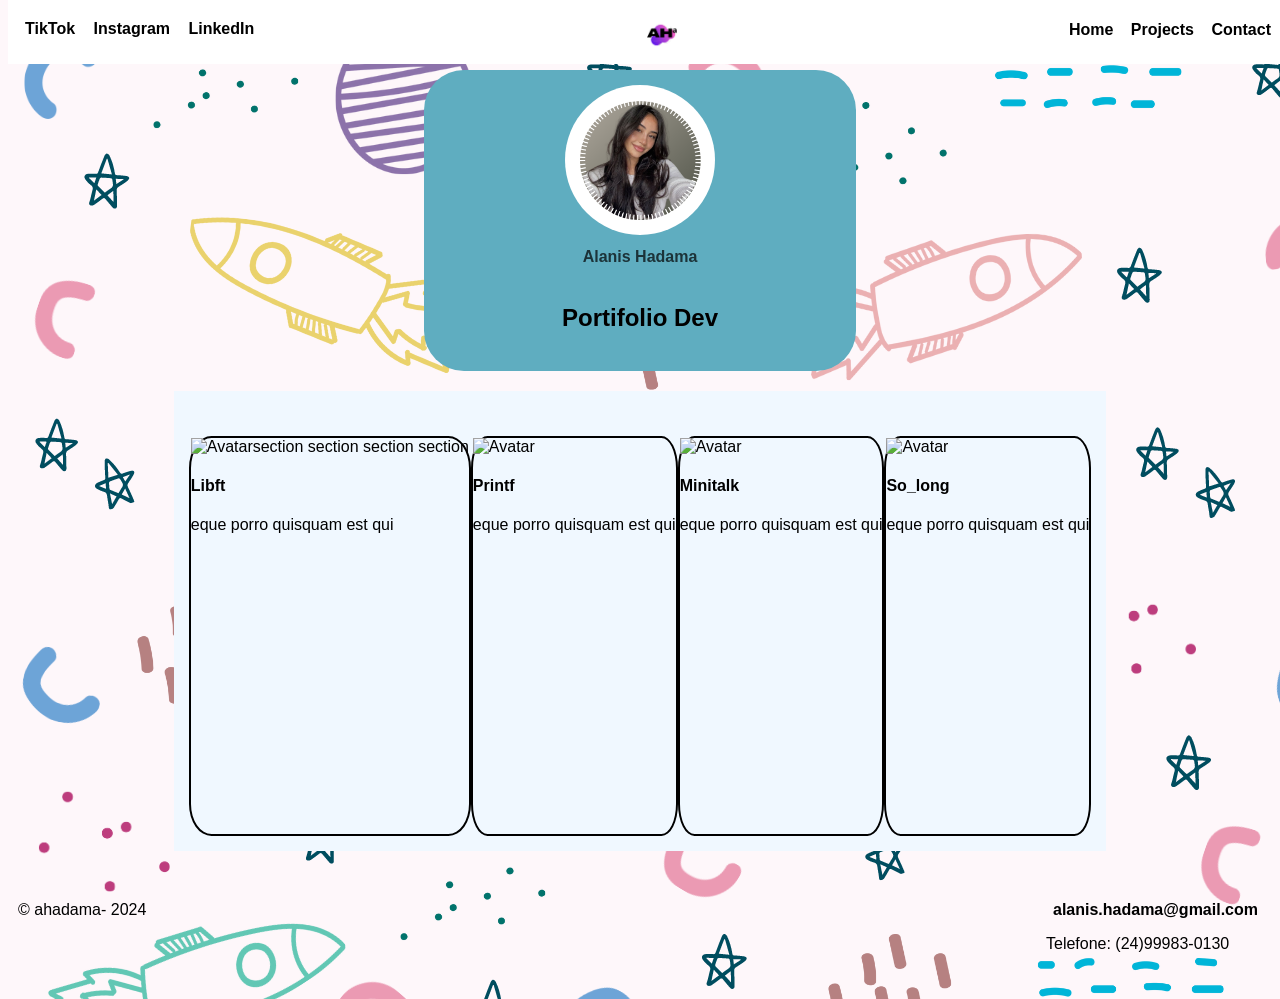
==== extras/rush_piscineFront/index.html @ f8dc34ec "update header" ====
<!DOCTYPE html>
<html lang="en">
<head>
    <meta charset="UTF-8">
    <meta name="viewport" content="width=device-width, initial-scale=1.0">
    <title>Portifolio Project</title>
    <link rel="stylesheet" href="style.css">
</head>
<body>
    <header>
        <p></p>
        <nav>
            <div class="nav-itens">
                <a href="">TikTok</a>
                <a href="">Instagram</a>
                <a href="">LinkedIn</a>
            </div>

            <div class="nav-itens">
                <img src="./assets/logo.png" alt="logo" id="logo">
            </div>

            <div class="nav-itens">
                <a href="#home">Home</a>
                <button href="#projects" id="dropdown-item">Projects</button>
                <ul class="dropdown-content" id="id_dropdown-content">
                  <a href="#">Project 1</a>
                  <a href="#">Project 2</a>
                  <a href="#">Project 3</a>
                  <a href="#">Project 4</a>
                </ul>
                <a href="#contact">Contact</a>
            </div>
        </nav>
    </header>

    <main>
        <section class="about-me" id="home">
            <img src="./assets/profile-pic3.png" alt="profile-pic" id="profile-pic">
            <h1>Alanis Hadama</h1>
            <p>Portifolio Dev</p>
        </section>

        <section class="cards" id="projects">
            <div class="card">
                <img src="img_avatar.png" alt="Avatar" style="width:100%">section
                section
                section
                section
                <div class="container">
                  <h4><b>Libft</b></h4>
                  <p>eque porro quisquam est qui</p>
                </div>
              </div>

              <div class="card">
                <img src="img_avatar.png" alt="Avatar" style="width:100%">
                <div class="container" class="card-details">
                  <h4><b>Printf</b></h4>
                  <p>eque porro quisquam est qui</p>
                </div>
              </div>

              <div class="card">
                <img src="img_avatar.png" alt="Avatar" style="width:100%">
                <div class="container" class="card-details">
                  <h4><b>Minitalk</b></h4>
                  <p>eque porro quisquam est qui</p>
                </div>
              </div>

              <div class="card">
                <img src="img_avatar.png" alt="Avatar" style="width:100%">
                <div class="container" class="card-details">
                  <h4><b>So_long</b></h4>
                  <p>eque porro quisquam est qui</p>
                </div>
              </div>
        </section>

    </main>

    <footer id="contact">
        <span>© ahadama- 2024</span>
        <div class="contact">
            <a href="">alanis.hadama@gmail.com</a>
            <p>Telefone: (24)99983-0130</p>
        </div>
    </footer>
        
</body>

<script src="script.js"></script>

</html>
---- extras/rush_piscineFront/style.css ----
* {
    box-sizing: border-box;
}

body {
    display: flexbox;
    justify-content: center;
    align-items: center;
    font-family: Helvetica, Sans-Serif;
    overflow: auto;
    /*background-image: background-color: #ebe7db;
    opacity: 0.8;
    background: radial-gradient(circle, transparent 20%, #ebe7db 20%, #ebe7db 80%, transparent 80%, transparent), radial-gradient(circle, transparent 20%, #ebe7db 20%, #ebe7db 80%, transparent 80%, transparent) 57.5px 57.5px, linear-gradient(#dad7c5 4.6000000000000005px, transparent 4.6000000000000005px) 0 -2.3000000000000003px, linear-gradient(90deg, #dad7c5 4.6000000000000005px, #ebe7db 4.6000000000000005px) -2.3000000000000003px 0;
    background-size: 115px 115px, 115px 115px, 57.5px 57.5px, 57.5px 57.5px;*/
    background-image: url("./assets/background-space-cute.png");
}


/* ------------------------- HEADER --------------------------------------- */

header {
    display: flex;
    flex-direction: row;
    z-index: 1;
    position: fixed;
    top: 0;
    width: 100%;
    padding: 10px;
    background-color: rgb(255, 255, 255);
}

nav {
    display: flex;
    justify-content: space-between;
    width: 100%;
    margin-top: 10px;
}

a {
    margin: 0 7px;
    text-decoration: none;
    color: black;
    font-weight: 600;
}

#logo {
    max-width: 30px;
}

/* ---- NAV HADER ---- */

.nav-itens button {
    border: 0;
    background-color: white;
    color: black;
    font-family: Helvetica, Sans-Serif;
    font-weight: 600;
    font-size: 16px;
}
#dropdown-item {
    cursor: pointer;
}
  
#dropdown-item:hover, #dropdown-item:focus {
    background-color: rgb(95, 173, 192);
}

.dropdown-item {
    position: relative;
    display: inline-block;
  }
  
.dropdown-content {
    display: none;
    position: absolute;
    background-color: #f9f9f9;
    min-width: 160px;
    overflow: auto;
    box-shadow: 0px 8px 16px 0px rgba(0,0,0,0.2);
}
  
  .dropdown-content a {
    color: black;
    padding: 12px 16px;
    text-decoration: none;
    display: block;
}
  
.dropdown-content a:hover {background-color: #f1f1f1}
  
.show {display:block;}




/*   -------------------- MAIN --------------------------------------------*/

main {
    display: flex;
    flex-direction: column;
    align-items: center;
    position: relative;
    margin-top: 70px;
    padding: 0 15px;
    color:rgb(0, 0, 0);
}

section {
    justify-content: center;
}

.about-me {
    display: flex;
    flex-direction: column;
    justify-content: center;
    background-color: rgb(95, 173, 192);
    border-radius: 40px;
    width: 35%;
    padding: 15px;
}

h1 {
    text-align: center;
    font-size: medium;
    opacity: 70%;
}

#profile-pic {
    margin: 0 auto;
    max-width: 150px;
    min-width: 50px;
    max-height: 150px;
    min-height: 50px;
    border-radius: 100px;
}

.about-me p {
    text-align: center;
    font-size: x-large;
    font-weight: 900;
}


/* -------------- CARDS -----------------*/


.cards {
    background-color: aliceblue;
    margin-top: 20px;
    padding: 15px;
    display: flex;
    justify-content: space-around;
    flex-wrap: wrap;
    max-width: 80%;
}

.card {
    height: 400px;
    margin-top: 30px;
    border: 2px black solid;
    border-radius: 8%;
    
}
/* --------------------- FOOTER ---------------------------*/

footer {
    display: flex;
    position: static;
    margin-top: 40px;
    bottom: 0px;
    padding: 10px;
    min-height: 100px;
    max-height: 100px;
}


.contact {
    position: fixed;
    right: 15px;
}
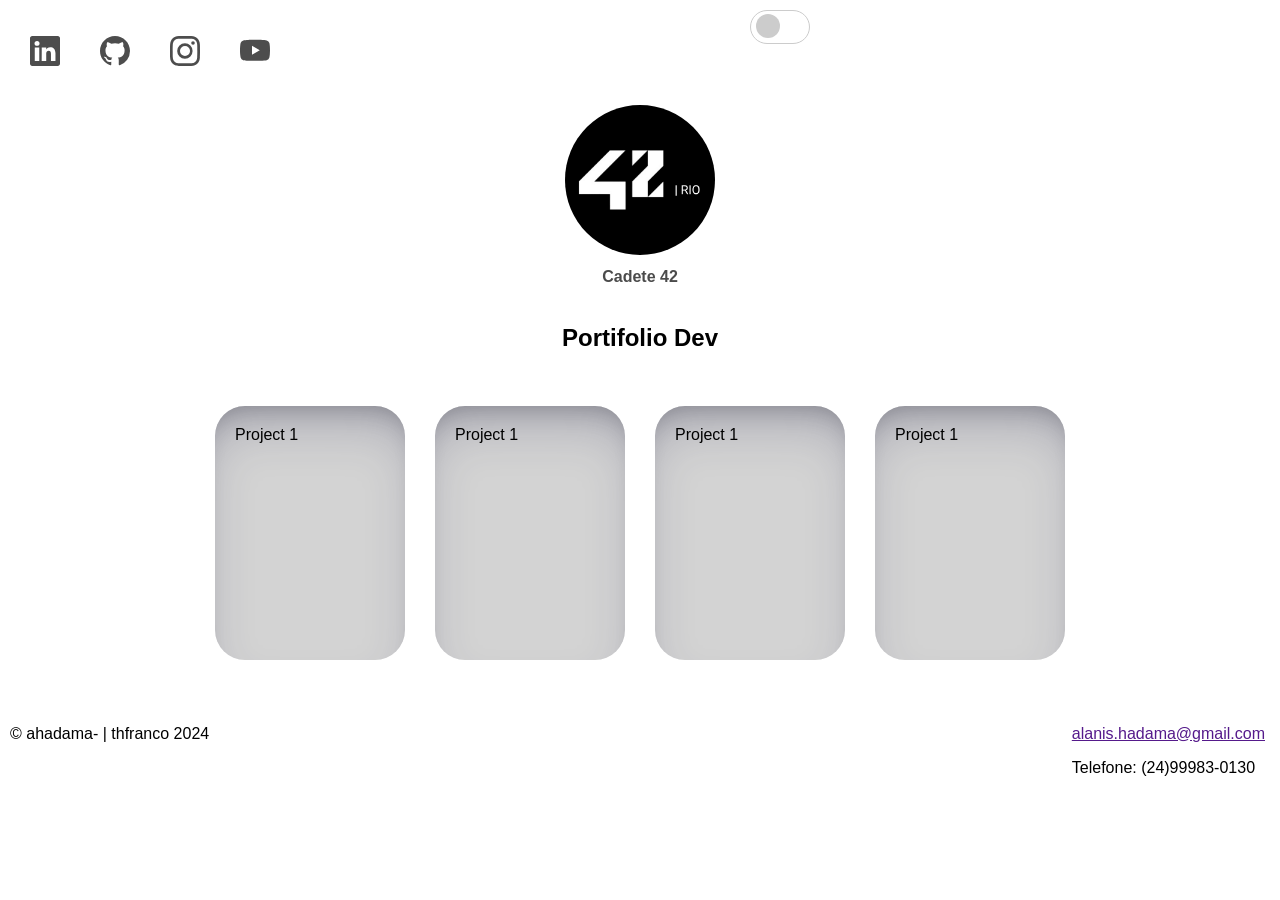
==== commit 5dd6ea0c: "update" ====
--- a/extras/rush_piscineFront/index.html
+++ b/extras/rush_piscineFront/index.html
@@ -7,87 +7,145 @@
     <link rel="stylesheet" href="style.css">
 </head>
 <body>
+  <div class="container">
     <header>
-        <p></p>
-        <nav>
-            <div class="nav-itens">
-                <a href="">TikTok</a>
-                <a href="">Instagram</a>
-                <a href="">LinkedIn</a>
-            </div>
+      <p></p>
+      <nav>
+          <div class="nav-itens">
+            <ul class="example-2">
+              <li class="icon-content">
+                <a
+                  href="https://linkedin.com/"
+                  aria-label="LinkedIn"
+                  data-social="linkedin"
+                >
+                  <div class="filled"></div>
+                  <svg
+                    xmlns="http://www.w3.org/2000/svg"
+                    width="16"
+                    height="16"
+                    fill="currentColor"
+                    class="bi bi-linkedin"
+                    viewBox="0 0 16 16"
+                    xml:space="preserve"
+                  >
+                    <path
+                      d="M0 1.146C0 .513.526 0 1.175 0h13.65C15.474 0 16 .513 16 1.146v13.708c0 .633-.526 1.146-1.175 1.146H1.175C.526 16 0 15.487 0 14.854zm4.943 12.248V6.169H2.542v7.225zm-1.2-8.212c.837 0 1.358-.554 1.358-1.248-.015-.709-.52-1.248-1.342-1.248S2.4 3.226 2.4 3.934c0 .694.521 1.248 1.327 1.248zm4.908 8.212V9.359c0-.216.016-.432.08-.586.173-.431.568-.878 1.232-.878.869 0 1.216.662 1.216 1.634v3.865h2.401V9.25c0-2.22-1.184-3.252-2.764-3.252-1.274 0-1.845.7-2.165 1.193v.025h-.016l.016-.025V6.169h-2.4c.03.678 0 7.225 0 7.225z"
+                      fill="currentColor"
+                    ></path>
+                  </svg>
+                </a>
+              </li>
+              <li class="icon-content">
+                <a href="https://www.github.com/" aria-label="GitHub" data-social="github">
+                  <div class="filled"></div>
+                  <svg
+                    xmlns="http://www.w3.org/2000/svg"
+                    width="16"
+                    height="16"
+                    fill="currentColor"
+                    class="bi bi-github"
+                    viewBox="0 0 16 16"
+                    xml:space="preserve"
+                  >
+                    <path
+                      d="M8 0C3.58 0 0 3.58 0 8c0 3.54 2.29 6.53 5.47 7.59.4.07.55-.17.55-.38 0-.19-.01-.82-.01-1.49-2.01.37-2.53-.49-2.69-.94-.09-.23-.48-.94-.82-1.13-.28-.15-.68-.52-.01-.53.63-.01 1.08.58 1.23.82.72 1.21 1.87.87 2.33.66.07-.52.28-.87.51-1.07-1.78-.2-3.64-.89-3.64-3.95 0-.87.31-1.59.82-2.15-.08-.2-.36-1.02.08-2.12 0 0 .67-.21 2.2.82.64-.18 1.32-.27 2-.27s1.36.09 2 .27c1.53-1.04 2.2-.82 2.2-.82.44 1.1.16 1.92.08 2.12.51.56.82 1.27.82 2.15 0 3.07-1.87 3.75-3.65 3.95.29.25.54.73.54 1.48 0 1.07-.01 1.93-.01 2.2 0 .21.15.46.55.38A8.01 8.01 0 0 0 16 8c0-4.42-3.58-8-8-8"
+                      fill="currentColor"
+                    ></path>
+                  </svg>
+                </a>
+              </li>
+              <li class="icon-content">
+                <a
+                  href="https://www.instagram.com/"
+                  aria-label="Instagram"
+                  data-social="instagram"
+                >
+                  <div class="filled"></div>
+                  <svg
+                    xmlns="http://www.w3.org/2000/svg"
+                    width="16"
+                    height="16"
+                    fill="currentColor"
+                    class="bi bi-instagram"
+                    viewBox="0 0 16 16"
+                    xml:space="preserve"
+                  >
+                    <path
+                      d="M8 0C5.829 0 5.556.01 4.703.048 3.85.088 3.269.222 2.76.42a3.9 3.9 0 0 0-1.417.923A3.9 3.9 0 0 0 .42 2.76C.222 3.268.087 3.85.048 4.7.01 5.555 0 5.827 0 8.001c0 2.172.01 2.444.048 3.297.04.852.174 1.433.372 1.942.205.526.478.972.923 1.417.444.445.89.719 1.416.923.51.198 1.09.333 1.942.372C5.555 15.99 5.827 16 8 16s2.444-.01 3.298-.048c.851-.04 1.434-.174 1.943-.372a3.9 3.9 0 0 0 1.416-.923c.445-.445.718-.891.923-1.417.197-.509.332-1.09.372-1.942C15.99 10.445 16 10.173 16 8s-.01-2.445-.048-3.299c-.04-.851-.175-1.433-.372-1.941a3.9 3.9 0 0 0-.923-1.417A3.9 3.9 0 0 0 13.24.42c-.51-.198-1.092-.333-1.943-.372C10.443.01 10.172 0 7.998 0zm-.717 1.442h.718c2.136 0 2.389.007 3.232.046.78.035 1.204.166 1.486.275.373.145.64.319.92.599s.453.546.598.92c.11.281.24.705.275 1.485.039.843.047 1.096.047 3.231s-.008 2.389-.047 3.232c-.035.78-.166 1.203-.275 1.485a2.5 2.5 0 0 1-.599.919c-.28.28-.546.453-.92.598-.28.11-.704.24-1.485.276-.843.038-1.096.047-3.232.047s-2.39-.009-3.233-.047c-.78-.036-1.203-.166-1.485-.276a2.5 2.5 0 0 1-.92-.598 2.5 2.5 0 0 1-.6-.92c-.109-.281-.24-.705-.275-1.485-.038-.843-.046-1.096-.046-3.233s.008-2.388.046-3.231c.036-.78.166-1.204.276-1.486.145-.373.319-.64.599-.92s.546-.453.92-.598c.282-.11.705-.24 1.485-.276.738-.034 1.024-.044 2.515-.045zm4.988 1.328a.96.96 0 1 0 0 1.92.96.96 0 0 0 0-1.92m-4.27 1.122a4.109 4.109 0 1 0 0 8.217 4.109 4.109 0 0 0 0-8.217m0 1.441a2.667 2.667 0 1 1 0 5.334 2.667 2.667 0 0 1 0-5.334"
+                      fill="currentColor"
+                    ></path>
+                  </svg>
+                </a>
+              </li>
+              <li class="icon-content">
+                <a href="https://youtube.com/" aria-label="Youtube" data-social="youtube">
+                  <div class="filled"></div>
+                  <svg
+                    xmlns="http://www.w3.org/2000/svg"
+                    width="16"
+                    height="16"
+                    fill="currentColor"
+                    class="bi bi-youtube"
+                    viewBox="0 0 16 16"
+                    xml:space="preserve"
+                  >
+                    <path
+                      d="M8.051 1.999h.089c.822.003 4.987.033 6.11.335a2.01 2.01 0 0 1 1.415 1.42c.101.38.172.883.22 1.402l.01.104.022.26.008.104c.065.914.073 1.77.074 1.957v.075c-.001.194-.01 1.108-.082 2.06l-.008.105-.009.104c-.05.572-.124 1.14-.235 1.558a2.01 2.01 0 0 1-1.415 1.42c-1.16.312-5.569.334-6.18.335h-.142c-.309 0-1.587-.006-2.927-.052l-.17-.006-.087-.004-.171-.007-.171-.007c-1.11-.049-2.167-.128-2.654-.26a2.01 2.01 0 0 1-1.415-1.419c-.111-.417-.185-.986-.235-1.558L.09 9.82l-.008-.104A31 31 0 0 1 0 7.68v-.123c.002-.215.01-.958.064-1.778l.007-.103.003-.052.008-.104.022-.26.01-.104c.048-.519.119-1.023.22-1.402a2.01 2.01 0 0 1 1.415-1.42c.487-.13 1.544-.21 2.654-.26l.17-.007.172-.006.086-.003.171-.007A100 100 0 0 1 7.858 2zM6.4 5.209v4.818l4.157-2.408z"
+                      fill="currentColor"
+                    ></path>
+                  </svg>
+                </a>
+              </li>
+            </ul>
+            
+          </div>
 
-            <div class="nav-itens">
-                <img src="./assets/logo.png" alt="logo" id="logo">
-            </div>
+          <div class="nav-itens">
+            <label class="switch">
+              <input type="checkbox" id="checkbox">
+              <span class="slider"></span>
+            </label>
+          </div>
 
-            <div class="nav-itens">
-                <a href="#home">Home</a>
-                <button href="#projects" id="dropdown-item">Projects</button>
-                <ul class="dropdown-content" id="id_dropdown-content">
-                  <a href="#">Project 1</a>
-                  <a href="#">Project 2</a>
-                  <a href="#">Project 3</a>
-                  <a href="#">Project 4</a>
-                </ul>
-                <a href="#contact">Contact</a>
-            </div>
-        </nav>
+          <div class="nav-itens">
+            
+        
+          </div>
+      </nav>
     </header>
 
     <main>
-        <section class="about-me" id="home">
-            <img src="./assets/profile-pic3.png" alt="profile-pic" id="profile-pic">
-            <h1>Alanis Hadama</h1>
-            <p>Portifolio Dev</p>
-        </section>
+      <section class="about-me" id="home">
+          <img src="./assets/logo.png" alt="profile-pic" id="profile-pic">
+          <h1>Cadete 42</h1>
+          <p>Portifolio Dev</p>
+      </section>
 
-        <section class="cards" id="projects">
-            <div class="card">
-                <img src="img_avatar.png" alt="Avatar" style="width:100%">section
-                section
-                section
-                section
-                <div class="container">
-                  <h4><b>Libft</b></h4>
-                  <p>eque porro quisquam est qui</p>
-                </div>
-              </div>
-
-              <div class="card">
-                <img src="img_avatar.png" alt="Avatar" style="width:100%">
-                <div class="container" class="card-details">
-                  <h4><b>Printf</b></h4>
-                  <p>eque porro quisquam est qui</p>
-                </div>
-              </div>
-
-              <div class="card">
-                <img src="img_avatar.png" alt="Avatar" style="width:100%">
-                <div class="container" class="card-details">
-                  <h4><b>Minitalk</b></h4>
-                  <p>eque porro quisquam est qui</p>
-                </div>
-              </div>
-
-              <div class="card">
-                <img src="img_avatar.png" alt="Avatar" style="width:100%">
-                <div class="container" class="card-details">
-                  <h4><b>So_long</b></h4>
-                  <p>eque porro quisquam est qui</p>
-                </div>
-              </div>
-        </section>
+      <section class="cards" id="projects">
+        <div class="card">Project 1</div>
+        <div class="card">Project 1</div>
+        <div class="card">Project 1</div>
+        <div class="card">Project 1</div>
+      </section>
 
     </main>
 
-    <footer id="contact">
-        <span>© ahadama- 2024</span>
-        <div class="contact">
-            <a href="">alanis.hadama@gmail.com</a>
-            <p>Telefone: (24)99983-0130</p>
-        </div>
-    </footer>
+  <footer id="contact">
+      <span>© ahadama- | thfranco 2024</span>
+      <div class="contact">
+          <a href="">alanis.hadama@gmail.com</a>
+          <p>Telefone: (24)99983-0130</p>
+      </div>
+  </footer>
+  </div>
         
+
+  <script src="https://cdn.jsdelivr.net/npm/bootstrap@5.0.2/dist/js/bootstrap.bundle.min.js" integrity="sha384-MrcW6ZMFYlzcLA8Nl+NtUVF0sA7MsXsP1UyJoMp4YLEuNSfAP+JcXn/tWtIaxVXM" crossorigin="anonymous"></script>
+
+  <script src="https://cdn.jsdelivr.net/npm/@popperjs/core@2.9.2/dist/umd/popper.min.js" integrity="sha384-IQsoLXl5PILFhosVNubq5LC7Qb9DXgDA9i+tQ8Zj3iwWAwPtgFTxbJ8NT4GN1R8p" crossorigin="anonymous"></script>
+<script src="https://cdn.jsdelivr.net/npm/bootstrap@5.0.2/dist/js/bootstrap.min.js" integrity="sha384-cVKIPhGWiC2Al4u+LWgxfKTRIcfu0JTxR+EQDz/bgldoEyl4H0zUF0QKbrJ0EcQF" crossorigin="anonymous"></script>
+
 </body>
 
 <script src="script.js"></script>
--- a/extras/rush_piscineFront/style.css
+++ b/extras/rush_piscineFront/style.css
@@ -8,11 +8,7 @@
     align-items: center;
     font-family: Helvetica, Sans-Serif;
     overflow: auto;
-    /*background-image: background-color: #ebe7db;
-    opacity: 0.8;
-    background: radial-gradient(circle, transparent 20%, #ebe7db 20%, #ebe7db 80%, transparent 80%, transparent), radial-gradient(circle, transparent 20%, #ebe7db 20%, #ebe7db 80%, transparent 80%, transparent) 57.5px 57.5px, linear-gradient(#dad7c5 4.6000000000000005px, transparent 4.6000000000000005px) 0 -2.3000000000000003px, linear-gradient(90deg, #dad7c5 4.6000000000000005px, #ebe7db 4.6000000000000005px) -2.3000000000000003px 0;
-    background-size: 115px 115px, 115px 115px, 57.5px 57.5px, 57.5px 57.5px;*/
-    background-image: url("./assets/background-space-cute.png");
+    margin: 0 auto;
 }
 
 
@@ -29,69 +25,246 @@
     background-color: rgb(255, 255, 255);
 }
 
+/* ----------- NAV ----------------------*/
+
 nav {
     display: flex;
     justify-content: space-between;
     width: 100%;
-    margin-top: 10px;
-}
-
-a {
-    margin: 0 7px;
-    text-decoration: none;
-    color: black;
-    font-weight: 600;
-}
-
-#logo {
-    max-width: 30px;
-}
-
-/* ---- NAV HADER ---- */
-
-.nav-itens button {
-    border: 0;
-    background-color: white;
-    color: black;
-    font-family: Helvetica, Sans-Serif;
-    font-weight: 600;
-    font-size: 16px;
-}
-#dropdown-item {
+}
+
+ul {
+    list-style: none;
+    padding-left: 0;
+}
+
+/* ---------- SOCIAL MEDIA ---------------*/ 
+
+  .example-2 {
+    display: flex;
+    justify-content: center;
+    align-items: center;
+  }
+  .example-2 .icon-content {
+    margin: 0 10px;
+    position: relative;
+  }
+
+  .example-2 .icon-content a {
+    position: relative;
+    overflow: hidden;
+    display: flex;
+    justify-content: center;
+    align-items: center;
+    width: 50px;
+    height: 50px;
+    border-radius: 50%;
+    color: #4d4d4d;
+    background-color: #fff;
+    transition: all 0.3s ease-in-out;
+  }
+  .example-2 .icon-content a:hover {
+    box-shadow: 3px 2px 45px 0px rgb(0 0 0 / 12%);
+  }
+  .example-2 .icon-content a svg {
+    position: relative;
+    z-index: 1;
+    width: 30px;
+    height: 30px;
+  }
+  .example-2 .icon-content a:hover {
+    color: white;
+  }
+  .example-2 .icon-content a .filled {
+    position: absolute;
+    top: auto;
+    bottom: 0;
+    left: 0;
+    width: 100%;
+    height: 0;
+    background-color: #000;
+    transition: all 0.3s ease-in-out;
+  }
+  .example-2 .icon-content a:hover .filled {
+    height: 100%;
+  }
+  
+  .example-2 .icon-content a[data-social="linkedin"] .filled {
+    background-color: #0274b3;
+  }
+  
+  .example-2 .icon-content a[data-social="github"] .filled{
+    background-color: #24262a;
+  }
+  .example-2 .icon-content a[data-social="instagram"] .filled {
+    background: linear-gradient(
+      45deg,
+      #405de6,
+      #5b51db,
+      #b33ab4,
+      #c135b4,
+      #e1306c,
+      #fd1f1f
+    );
+  }
+  .example-2 .icon-content a[data-social="youtube"] .filled{
+    background-color: #ff0000;
+  }
+  
+
+  /* ----------- LIGHT/ DARK MODE BUTTON ------------------*/
+
+  input {
+  }
+/* The switch - the box around the slider */
+.switch {
+    font-size: 17px;
+    position: relative;
+    display: inline-block;
+    width: 3.5em;
+    height: 2em;
+  }
+  
+  /* Hide default HTML checkbox */
+  .switch input {
+    opacity: 0;
+    width: 0;
+    height: 0;
+  }
+  
+  /* The slider */
+  .slider {
+    position: absolute;
     cursor: pointer;
-}
-  
-#dropdown-item:hover, #dropdown-item:focus {
-    background-color: rgb(95, 173, 192);
-}
-
-.dropdown-item {
+    inset: 0;
+    background: rgb(255, 255, 255);
+    border: 1px solid #cccccc;
+    border-radius: 50px;
+    overflow: hidden;
+    transition: all 0.4s cubic-bezier(0.215, 0.610, 0.355, 1);
+  }
+  
+  .slider:before {
+    position: absolute;
+    content: "";
+    height: 1.4em;
+    width: 1.4em;
+    right: 0.3em;
+    bottom: 0.3em;
+    transform: translateX(150%);
+    background-color: #363a3d;
+    border-radius: inherit;
+    transition: all 0.4s cubic-bezier(0.215, 0.610, 0.355, 1);
+    
+  }
+  
+  .slider:after {
+    position: absolute;
+    content: "";
+    height: 1.4em;
+    width: 1.4em;
+    left: 0.3em;
+    bottom: 0.3em;
+    background-color: #cccccc;
+    border-radius: inherit;
+    transition: all 0.4s cubic-bezier(0.215, 0.610, 0.355, 1);
+  }
+  
+  .switch input:focus + .slider {
+    box-shadow: 0 0 2px #30312f;
+  }
+  
+  .switch input:checked + .slider:before {
+    transform: translateY(0);
+  }
+  
+  .switch input:checked + .slider::after {
+    transform: translateX(-150%);
+  }
+  
+
+/* ---- SANDUWICH DE CLICAR ---------------------- ---- */
+
+.burger {
+    position: relative;
+    width: 40px;
+    height: 30px;
+    background: transparent;
+    cursor: pointer;
+    display: block;
+  }
+  
+  .burger input {
+    display: none;
+  }
+  
+  .burger span {
+    display: block;
+    position: absolute;
+    height: 4px;
+    width: 100%;
+    background: black;
+    border-radius: 9px;
+    opacity: 1;
+    left: 0;
+    transform: rotate(0deg);
+    transition: .25s ease-in-out;
+  }
+  
+  .burger span:nth-of-type(1) {
+    top: 0px;
+    transform-origin: left center;
+  }
+  
+  .burger span:nth-of-type(2) {
+    top: 50%;
+    transform: translateY(-50%);
+    transform-origin: left center;
+  }
+  
+  .burger span:nth-of-type(3) {
+    top: 100%;
+    transform-origin: left center;
+    transform: translateY(-100%);
+  }
+  
+  .burger input:checked ~ span:nth-of-type(1) {
+    transform: rotate(45deg);
+    top: 0px;
+    left: 5px;
+  }
+  
+  .burger input:checked ~ span:nth-of-type(2) {
+    width: 0%;
+    opacity: 0;
+  }
+  
+  .burger input:checked ~ span:nth-of-type(3) {
+    transform: rotate(-45deg);
+    top: 28px;
+    left: 5px;
+  }
+
+/* -------- PARTE DOS DROPDOWN NO SANDUICHE ------------*/
+
+  .dropdown {
     position: relative;
     display: inline-block;
   }
   
-.dropdown-content {
+  .dropdown-content {
     display: none;
     position: absolute;
     background-color: #f9f9f9;
     min-width: 160px;
-    overflow: auto;
     box-shadow: 0px 8px 16px 0px rgba(0,0,0,0.2);
-}
-  
-  .dropdown-content a {
-    color: black;
     padding: 12px 16px;
-    text-decoration: none;
+    z-index: 1;
+  }
+  
+  .dropdown:hover .dropdown-content {
     display: block;
-}
-  
-.dropdown-content a:hover {background-color: #f1f1f1}
-  
-.show {display:block;}
-
-
-
+  }
 
 /*   -------------------- MAIN --------------------------------------------*/
 
@@ -100,7 +273,7 @@
     flex-direction: column;
     align-items: center;
     position: relative;
-    margin-top: 70px;
+    margin-top: 90px;
     padding: 0 15px;
     color:rgb(0, 0, 0);
 }
@@ -113,8 +286,6 @@
     display: flex;
     flex-direction: column;
     justify-content: center;
-    background-color: rgb(95, 173, 192);
-    border-radius: 40px;
     width: 35%;
     padding: 15px;
 }
@@ -143,24 +314,22 @@
 
 /* -------------- CARDS -----------------*/
 
-
 .cards {
-    background-color: aliceblue;
-    margin-top: 20px;
+    display: flex;
+    flex-wrap: wrap;
+    gap: 30px;
     padding: 15px;
-    display: flex;
-    justify-content: space-around;
-    flex-wrap: wrap;
-    max-width: 80%;
 }
 
 .card {
-    height: 400px;
-    margin-top: 30px;
-    border: 2px black solid;
-    border-radius: 8%;
-    
-}
+    width: 190px;
+    height: 254px;
+    border-radius: 30px;
+    padding: 20px;
+    background: lightgrey;
+    box-shadow: rgba(50, 50, 93, 0.25) 0px 30px 50px -12px inset, rgba(0, 0, 0, 0.3) 0px 18px 26px -18px inset;
+    }
+
 /* --------------------- FOOTER ---------------------------*/
 
 footer {
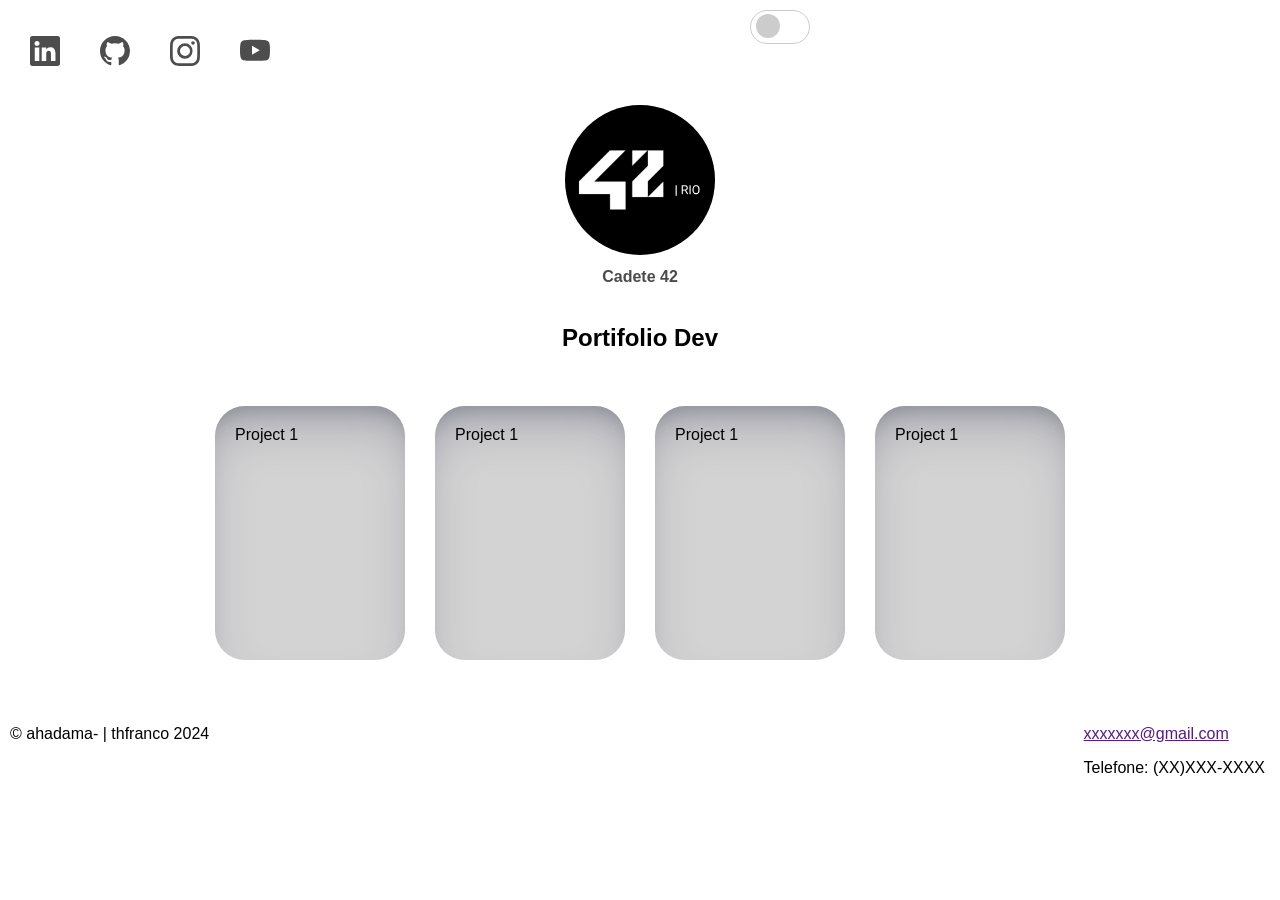
==== commit d8e86b87: "update" ====
--- a/extras/rush_piscineFront/index.html
+++ b/extras/rush_piscineFront/index.html
@@ -134,8 +134,8 @@
   <footer id="contact">
       <span>© ahadama- | thfranco 2024</span>
       <div class="contact">
-          <a href="">alanis.hadama@gmail.com</a>
-          <p>Telefone: (24)99983-0130</p>
+          <a href="">xxxxxxx@gmail.com</a>
+          <p>Telefone: (XX)XXX-XXXX</p>
       </div>
   </footer>
   </div>
--- a/extras/rush_piscineFront/style.css
+++ b/extras/rush_piscineFront/style.css
@@ -340,6 +340,7 @@
     padding: 10px;
     min-height: 100px;
     max-height: 100px;
+    
 }
 
 
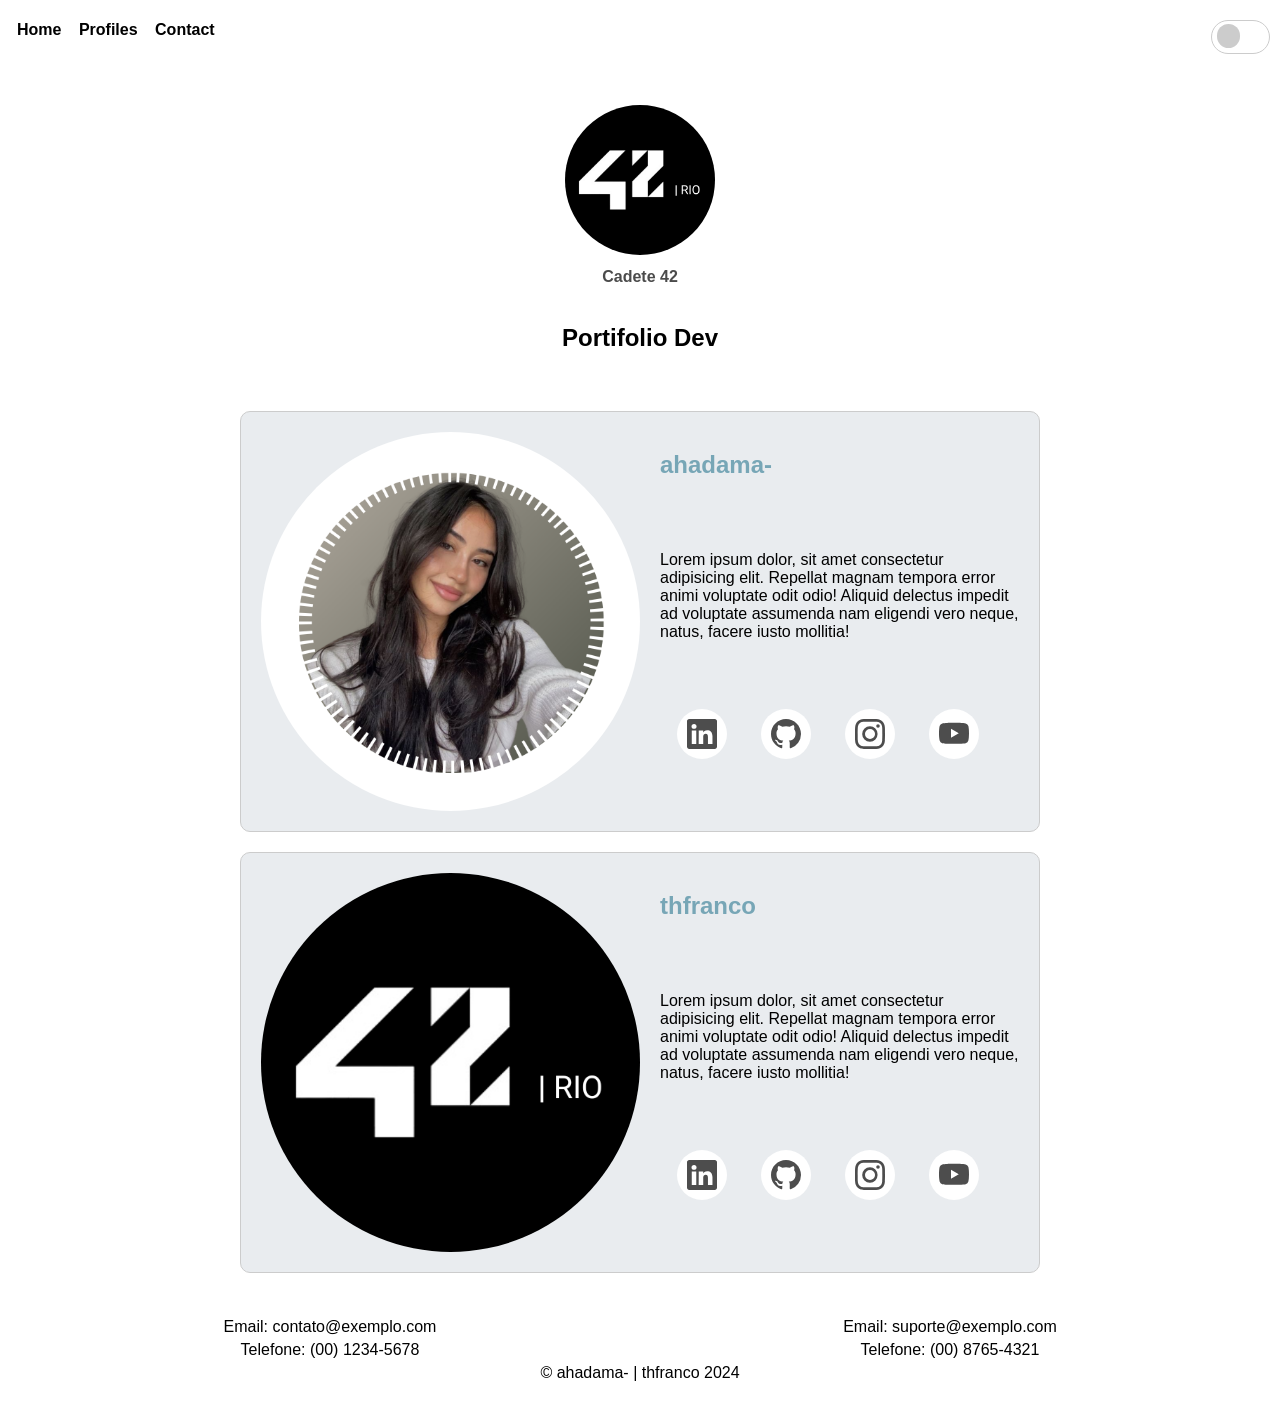
==== commit 816dc6b2: "upgrade-project" ====
--- a/extras/rush_piscineFront/index.html
+++ b/extras/rush_piscineFront/index.html
@@ -11,140 +11,253 @@
     <header>
       <p></p>
       <nav>
-          <div class="nav-itens">
-            <ul class="example-2">
-              <li class="icon-content">
-                <a
-                  href="https://linkedin.com/"
-                  aria-label="LinkedIn"
-                  data-social="linkedin"
-                >
-                  <div class="filled"></div>
-                  <svg
-                    xmlns="http://www.w3.org/2000/svg"
-                    width="16"
-                    height="16"
-                    fill="currentColor"
-                    class="bi bi-linkedin"
-                    viewBox="0 0 16 16"
-                    xml:space="preserve"
-                  >
-                    <path
-                      d="M0 1.146C0 .513.526 0 1.175 0h13.65C15.474 0 16 .513 16 1.146v13.708c0 .633-.526 1.146-1.175 1.146H1.175C.526 16 0 15.487 0 14.854zm4.943 12.248V6.169H2.542v7.225zm-1.2-8.212c.837 0 1.358-.554 1.358-1.248-.015-.709-.52-1.248-1.342-1.248S2.4 3.226 2.4 3.934c0 .694.521 1.248 1.327 1.248zm4.908 8.212V9.359c0-.216.016-.432.08-.586.173-.431.568-.878 1.232-.878.869 0 1.216.662 1.216 1.634v3.865h2.401V9.25c0-2.22-1.184-3.252-2.764-3.252-1.274 0-1.845.7-2.165 1.193v.025h-.016l.016-.025V6.169h-2.4c.03.678 0 7.225 0 7.225z"
-                      fill="currentColor"
-                    ></path>
-                  </svg>
-                </a>
-              </li>
-              <li class="icon-content">
-                <a href="https://www.github.com/" aria-label="GitHub" data-social="github">
-                  <div class="filled"></div>
-                  <svg
-                    xmlns="http://www.w3.org/2000/svg"
-                    width="16"
-                    height="16"
-                    fill="currentColor"
-                    class="bi bi-github"
-                    viewBox="0 0 16 16"
-                    xml:space="preserve"
-                  >
-                    <path
-                      d="M8 0C3.58 0 0 3.58 0 8c0 3.54 2.29 6.53 5.47 7.59.4.07.55-.17.55-.38 0-.19-.01-.82-.01-1.49-2.01.37-2.53-.49-2.69-.94-.09-.23-.48-.94-.82-1.13-.28-.15-.68-.52-.01-.53.63-.01 1.08.58 1.23.82.72 1.21 1.87.87 2.33.66.07-.52.28-.87.51-1.07-1.78-.2-3.64-.89-3.64-3.95 0-.87.31-1.59.82-2.15-.08-.2-.36-1.02.08-2.12 0 0 .67-.21 2.2.82.64-.18 1.32-.27 2-.27s1.36.09 2 .27c1.53-1.04 2.2-.82 2.2-.82.44 1.1.16 1.92.08 2.12.51.56.82 1.27.82 2.15 0 3.07-1.87 3.75-3.65 3.95.29.25.54.73.54 1.48 0 1.07-.01 1.93-.01 2.2 0 .21.15.46.55.38A8.01 8.01 0 0 0 16 8c0-4.42-3.58-8-8-8"
-                      fill="currentColor"
-                    ></path>
-                  </svg>
-                </a>
-              </li>
-              <li class="icon-content">
-                <a
-                  href="https://www.instagram.com/"
-                  aria-label="Instagram"
-                  data-social="instagram"
-                >
-                  <div class="filled"></div>
-                  <svg
-                    xmlns="http://www.w3.org/2000/svg"
-                    width="16"
-                    height="16"
-                    fill="currentColor"
-                    class="bi bi-instagram"
-                    viewBox="0 0 16 16"
-                    xml:space="preserve"
-                  >
-                    <path
-                      d="M8 0C5.829 0 5.556.01 4.703.048 3.85.088 3.269.222 2.76.42a3.9 3.9 0 0 0-1.417.923A3.9 3.9 0 0 0 .42 2.76C.222 3.268.087 3.85.048 4.7.01 5.555 0 5.827 0 8.001c0 2.172.01 2.444.048 3.297.04.852.174 1.433.372 1.942.205.526.478.972.923 1.417.444.445.89.719 1.416.923.51.198 1.09.333 1.942.372C5.555 15.99 5.827 16 8 16s2.444-.01 3.298-.048c.851-.04 1.434-.174 1.943-.372a3.9 3.9 0 0 0 1.416-.923c.445-.445.718-.891.923-1.417.197-.509.332-1.09.372-1.942C15.99 10.445 16 10.173 16 8s-.01-2.445-.048-3.299c-.04-.851-.175-1.433-.372-1.941a3.9 3.9 0 0 0-.923-1.417A3.9 3.9 0 0 0 13.24.42c-.51-.198-1.092-.333-1.943-.372C10.443.01 10.172 0 7.998 0zm-.717 1.442h.718c2.136 0 2.389.007 3.232.046.78.035 1.204.166 1.486.275.373.145.64.319.92.599s.453.546.598.92c.11.281.24.705.275 1.485.039.843.047 1.096.047 3.231s-.008 2.389-.047 3.232c-.035.78-.166 1.203-.275 1.485a2.5 2.5 0 0 1-.599.919c-.28.28-.546.453-.92.598-.28.11-.704.24-1.485.276-.843.038-1.096.047-3.232.047s-2.39-.009-3.233-.047c-.78-.036-1.203-.166-1.485-.276a2.5 2.5 0 0 1-.92-.598 2.5 2.5 0 0 1-.6-.92c-.109-.281-.24-.705-.275-1.485-.038-.843-.046-1.096-.046-3.233s.008-2.388.046-3.231c.036-.78.166-1.204.276-1.486.145-.373.319-.64.599-.92s.546-.453.92-.598c.282-.11.705-.24 1.485-.276.738-.034 1.024-.044 2.515-.045zm4.988 1.328a.96.96 0 1 0 0 1.92.96.96 0 0 0 0-1.92m-4.27 1.122a4.109 4.109 0 1 0 0 8.217 4.109 4.109 0 0 0 0-8.217m0 1.441a2.667 2.667 0 1 1 0 5.334 2.667 2.667 0 0 1 0-5.334"
-                      fill="currentColor"
-                    ></path>
-                  </svg>
-                </a>
-              </li>
-              <li class="icon-content">
-                <a href="https://youtube.com/" aria-label="Youtube" data-social="youtube">
-                  <div class="filled"></div>
-                  <svg
-                    xmlns="http://www.w3.org/2000/svg"
-                    width="16"
-                    height="16"
-                    fill="currentColor"
-                    class="bi bi-youtube"
-                    viewBox="0 0 16 16"
-                    xml:space="preserve"
-                  >
-                    <path
-                      d="M8.051 1.999h.089c.822.003 4.987.033 6.11.335a2.01 2.01 0 0 1 1.415 1.42c.101.38.172.883.22 1.402l.01.104.022.26.008.104c.065.914.073 1.77.074 1.957v.075c-.001.194-.01 1.108-.082 2.06l-.008.105-.009.104c-.05.572-.124 1.14-.235 1.558a2.01 2.01 0 0 1-1.415 1.42c-1.16.312-5.569.334-6.18.335h-.142c-.309 0-1.587-.006-2.927-.052l-.17-.006-.087-.004-.171-.007-.171-.007c-1.11-.049-2.167-.128-2.654-.26a2.01 2.01 0 0 1-1.415-1.419c-.111-.417-.185-.986-.235-1.558L.09 9.82l-.008-.104A31 31 0 0 1 0 7.68v-.123c.002-.215.01-.958.064-1.778l.007-.103.003-.052.008-.104.022-.26.01-.104c.048-.519.119-1.023.22-1.402a2.01 2.01 0 0 1 1.415-1.42c.487-.13 1.544-.21 2.654-.26l.17-.007.172-.006.086-.003.171-.007A100 100 0 0 1 7.858 2zM6.4 5.209v4.818l4.157-2.408z"
-                      fill="currentColor"
-                    ></path>
-                  </svg>
-                </a>
-              </li>
-            </ul>
-            
-          </div>
-
-          <div class="nav-itens">
+        <div class="nav-itens" >
+          <a id="underline"href="#home">Home</a>
+          <button id="underline" onclick="drop_options()" id="dropdown-item">Profiles</button>
+          <ul class="dropdown-content" id="id_dropdown-content">
+            <a href="#">ahadama-</a>
+            <a href="#">thfranco</a>
+          </ul>
+          <a id="underline" href="#contact">Contact</a>
+        </div>
+        <div class="nav-itens">
             <label class="switch">
               <input type="checkbox" id="checkbox">
               <span class="slider"></span>
             </label>
-          </div>
-
-          <div class="nav-itens">
-            
-        
-          </div>
+        </div>            
       </nav>
     </header>
 
     <main>
       <section class="about-me" id="home">
           <img src="./assets/logo.png" alt="profile-pic" id="profile-pic">
-          <h1>Cadete 42</h1>
-          <p>Portifolio Dev</p>
+          <h1 id="titulo">Cadete 42</h1>
+          <p id="subtitulo">Portifolio Dev</p>
       </section>
 
-      <section class="cards" id="projects">
-        <div class="card">Project 1</div>
-        <div class="card">Project 1</div>
-        <div class="card">Project 1</div>
-        <div class="card">Project 1</div>
+      <section>
+        <div>
+          <div class="card">
+            <img src="./assets/profile-pic3.png" alt="" class="card-img">
+            <div class="card-text">
+              <h2>ahadama-</h2> </a>
+              <p>
+                Lorem ipsum dolor, sit amet consectetur adipisicing elit. Repellat magnam tempora error animi voluptate odit odio! Aliquid delectus impedit ad voluptate assumenda nam eligendi vero neque, natus, facere iusto mollitia!
+              </p>
+              <div class="card-itens">
+                <ul class="example-2">
+                  <li class="icon-content">
+                    <a
+                      href="https://linkedin.com/"
+                      aria-label="LinkedIn"
+                      data-social="linkedin"
+                    >
+                      <div class="filled"></div>
+                      <svg
+                        xmlns="http://www.w3.org/2000/svg"
+                        width="16"
+                        height="16"
+                        fill="currentColor"
+                        class="bi bi-linkedin"
+                        viewBox="0 0 16 16"
+                        xml:space="preserve"
+                      >
+                        <path
+                          d="M0 1.146C0 .513.526 0 1.175 0h13.65C15.474 0 16 .513 16 1.146v13.708c0 .633-.526 1.146-1.175 1.146H1.175C.526 16 0 15.487 0 14.854zm4.943 12.248V6.169H2.542v7.225zm-1.2-8.212c.837 0 1.358-.554 1.358-1.248-.015-.709-.52-1.248-1.342-1.248S2.4 3.226 2.4 3.934c0 .694.521 1.248 1.327 1.248zm4.908 8.212V9.359c0-.216.016-.432.08-.586.173-.431.568-.878 1.232-.878.869 0 1.216.662 1.216 1.634v3.865h2.401V9.25c0-2.22-1.184-3.252-2.764-3.252-1.274 0-1.845.7-2.165 1.193v.025h-.016l.016-.025V6.169h-2.4c.03.678 0 7.225 0 7.225z"
+                          fill="currentColor"
+                        ></path>
+                      </svg>
+                    </a>
+                  </li>
+                  <li class="icon-content">
+                    <a href="https://www.github.com/" aria-label="GitHub" data-social="github">
+                      <div class="filled"></div>
+                      <svg
+                        xmlns="http://www.w3.org/2000/svg"
+                        width="16"
+                        height="16"
+                        fill="currentColor"
+                        class="bi bi-github"
+                        viewBox="0 0 16 16"
+                        xml:space="preserve"
+                      >
+                        <path
+                          d="M8 0C3.58 0 0 3.58 0 8c0 3.54 2.29 6.53 5.47 7.59.4.07.55-.17.55-.38 0-.19-.01-.82-.01-1.49-2.01.37-2.53-.49-2.69-.94-.09-.23-.48-.94-.82-1.13-.28-.15-.68-.52-.01-.53.63-.01 1.08.58 1.23.82.72 1.21 1.87.87 2.33.66.07-.52.28-.87.51-1.07-1.78-.2-3.64-.89-3.64-3.95 0-.87.31-1.59.82-2.15-.08-.2-.36-1.02.08-2.12 0 0 .67-.21 2.2.82.64-.18 1.32-.27 2-.27s1.36.09 2 .27c1.53-1.04 2.2-.82 2.2-.82.44 1.1.16 1.92.08 2.12.51.56.82 1.27.82 2.15 0 3.07-1.87 3.75-3.65 3.95.29.25.54.73.54 1.48 0 1.07-.01 1.93-.01 2.2 0 .21.15.46.55.38A8.01 8.01 0 0 0 16 8c0-4.42-3.58-8-8-8"
+                          fill="currentColor"
+                        ></path>
+                      </svg>
+                    </a>
+                  </li>
+                  <li class="icon-content">
+                    <a
+                      href="https://www.instagram.com/"
+                      aria-label="Instagram"
+                      data-social="instagram"
+                    >
+                      <div class="filled"></div>
+                      <svg
+                        xmlns="http://www.w3.org/2000/svg"
+                        width="16"
+                        height="16"
+                        fill="currentColor"
+                        class="bi bi-instagram"
+                        viewBox="0 0 16 16"
+                        xml:space="preserve"
+                      >
+                        <path
+                          d="M8 0C5.829 0 5.556.01 4.703.048 3.85.088 3.269.222 2.76.42a3.9 3.9 0 0 0-1.417.923A3.9 3.9 0 0 0 .42 2.76C.222 3.268.087 3.85.048 4.7.01 5.555 0 5.827 0 8.001c0 2.172.01 2.444.048 3.297.04.852.174 1.433.372 1.942.205.526.478.972.923 1.417.444.445.89.719 1.416.923.51.198 1.09.333 1.942.372C5.555 15.99 5.827 16 8 16s2.444-.01 3.298-.048c.851-.04 1.434-.174 1.943-.372a3.9 3.9 0 0 0 1.416-.923c.445-.445.718-.891.923-1.417.197-.509.332-1.09.372-1.942C15.99 10.445 16 10.173 16 8s-.01-2.445-.048-3.299c-.04-.851-.175-1.433-.372-1.941a3.9 3.9 0 0 0-.923-1.417A3.9 3.9 0 0 0 13.24.42c-.51-.198-1.092-.333-1.943-.372C10.443.01 10.172 0 7.998 0zm-.717 1.442h.718c2.136 0 2.389.007 3.232.046.78.035 1.204.166 1.486.275.373.145.64.319.92.599s.453.546.598.92c.11.281.24.705.275 1.485.039.843.047 1.096.047 3.231s-.008 2.389-.047 3.232c-.035.78-.166 1.203-.275 1.485a2.5 2.5 0 0 1-.599.919c-.28.28-.546.453-.92.598-.28.11-.704.24-1.485.276-.843.038-1.096.047-3.232.047s-2.39-.009-3.233-.047c-.78-.036-1.203-.166-1.485-.276a2.5 2.5 0 0 1-.92-.598 2.5 2.5 0 0 1-.6-.92c-.109-.281-.24-.705-.275-1.485-.038-.843-.046-1.096-.046-3.233s.008-2.388.046-3.231c.036-.78.166-1.204.276-1.486.145-.373.319-.64.599-.92s.546-.453.92-.598c.282-.11.705-.24 1.485-.276.738-.034 1.024-.044 2.515-.045zm4.988 1.328a.96.96 0 1 0 0 1.92.96.96 0 0 0 0-1.92m-4.27 1.122a4.109 4.109 0 1 0 0 8.217 4.109 4.109 0 0 0 0-8.217m0 1.441a2.667 2.667 0 1 1 0 5.334 2.667 2.667 0 0 1 0-5.334"
+                          fill="currentColor"
+                        ></path>
+                      </svg>
+                    </a>
+                  </li>
+                  <li class="icon-content">
+                    <a href="https://youtube.com/" aria-label="Youtube" data-social="youtube">
+                      <div class="filled"></div>
+                      <svg
+                        xmlns="http://www.w3.org/2000/svg"
+                        width="16"
+                        height="16"
+                        fill="currentColor"
+                        class="bi bi-youtube"
+                        viewBox="0 0 16 16"
+                        xml:space="preserve"
+                      >
+                        <path
+                          d="M8.051 1.999h.089c.822.003 4.987.033 6.11.335a2.01 2.01 0 0 1 1.415 1.42c.101.38.172.883.22 1.402l.01.104.022.26.008.104c.065.914.073 1.77.074 1.957v.075c-.001.194-.01 1.108-.082 2.06l-.008.105-.009.104c-.05.572-.124 1.14-.235 1.558a2.01 2.01 0 0 1-1.415 1.42c-1.16.312-5.569.334-6.18.335h-.142c-.309 0-1.587-.006-2.927-.052l-.17-.006-.087-.004-.171-.007-.171-.007c-1.11-.049-2.167-.128-2.654-.26a2.01 2.01 0 0 1-1.415-1.419c-.111-.417-.185-.986-.235-1.558L.09 9.82l-.008-.104A31 31 0 0 1 0 7.68v-.123c.002-.215.01-.958.064-1.778l.007-.103.003-.052.008-.104.022-.26.01-.104c.048-.519.119-1.023.22-1.402a2.01 2.01 0 0 1 1.415-1.42c.487-.13 1.544-.21 2.654-.26l.17-.007.172-.006.086-.003.171-.007A100 100 0 0 1 7.858 2zM6.4 5.209v4.818l4.157-2.408z"
+                          fill="currentColor"
+                        ></path>
+                      </svg>
+                    </a>
+                  </li>
+                </ul>
+                
+              </div>
+            </div>
+          </div>
+          <div class="card">
+            <img src="./assets/logo.png" alt="" class="card-img">
+            <div class="card-text">
+              <h2>thfranco</h2> 
+              <p>
+                Lorem ipsum dolor, sit amet consectetur adipisicing elit. Repellat magnam tempora error animi voluptate odit odio! Aliquid delectus impedit ad voluptate assumenda nam eligendi vero neque, natus, facere iusto mollitia!
+              </p>
+              <div class="card-itens">
+                <ul class="example-2">
+                  <li class="icon-content">
+                    <a
+                      href="https://linkedin.com/"
+                      aria-label="LinkedIn"
+                      data-social="linkedin"
+                    >
+                      <div class="filled"></div>
+                      <svg
+                        xmlns="http://www.w3.org/2000/svg"
+                        width="16"
+                        height="16"
+                        fill="currentColor"
+                        class="bi bi-linkedin"
+                        viewBox="0 0 16 16"
+                        xml:space="preserve"
+                      >
+                        <path
+                          d="M0 1.146C0 .513.526 0 1.175 0h13.65C15.474 0 16 .513 16 1.146v13.708c0 .633-.526 1.146-1.175 1.146H1.175C.526 16 0 15.487 0 14.854zm4.943 12.248V6.169H2.542v7.225zm-1.2-8.212c.837 0 1.358-.554 1.358-1.248-.015-.709-.52-1.248-1.342-1.248S2.4 3.226 2.4 3.934c0 .694.521 1.248 1.327 1.248zm4.908 8.212V9.359c0-.216.016-.432.08-.586.173-.431.568-.878 1.232-.878.869 0 1.216.662 1.216 1.634v3.865h2.401V9.25c0-2.22-1.184-3.252-2.764-3.252-1.274 0-1.845.7-2.165 1.193v.025h-.016l.016-.025V6.169h-2.4c.03.678 0 7.225 0 7.225z"
+                          fill="currentColor"
+                        ></path>
+                      </svg>
+                    </a>
+                  </li>
+                  <li class="icon-content">
+                    <a href="https://www.github.com/" aria-label="GitHub" data-social="github">
+                      <div class="filled"></div>
+                      <svg
+                        xmlns="http://www.w3.org/2000/svg"
+                        width="16"
+                        height="16"
+                        fill="currentColor"
+                        class="bi bi-github"
+                        viewBox="0 0 16 16"
+                        xml:space="preserve"
+                      >
+                        <path
+                          d="M8 0C3.58 0 0 3.58 0 8c0 3.54 2.29 6.53 5.47 7.59.4.07.55-.17.55-.38 0-.19-.01-.82-.01-1.49-2.01.37-2.53-.49-2.69-.94-.09-.23-.48-.94-.82-1.13-.28-.15-.68-.52-.01-.53.63-.01 1.08.58 1.23.82.72 1.21 1.87.87 2.33.66.07-.52.28-.87.51-1.07-1.78-.2-3.64-.89-3.64-3.95 0-.87.31-1.59.82-2.15-.08-.2-.36-1.02.08-2.12 0 0 .67-.21 2.2.82.64-.18 1.32-.27 2-.27s1.36.09 2 .27c1.53-1.04 2.2-.82 2.2-.82.44 1.1.16 1.92.08 2.12.51.56.82 1.27.82 2.15 0 3.07-1.87 3.75-3.65 3.95.29.25.54.73.54 1.48 0 1.07-.01 1.93-.01 2.2 0 .21.15.46.55.38A8.01 8.01 0 0 0 16 8c0-4.42-3.58-8-8-8"
+                          fill="currentColor"
+                        ></path>
+                      </svg>
+                    </a>
+                  </li>
+                  <li class="icon-content">
+                    <a
+                      href="https://www.instagram.com/"
+                      aria-label="Instagram"
+                      data-social="instagram"
+                    >
+                      <div class="filled"></div>
+                      <svg
+                        xmlns="http://www.w3.org/2000/svg"
+                        width="16"
+                        height="16"
+                        fill="currentColor"
+                        class="bi bi-instagram"
+                        viewBox="0 0 16 16"
+                        xml:space="preserve"
+                      >
+                        <path
+                          d="M8 0C5.829 0 5.556.01 4.703.048 3.85.088 3.269.222 2.76.42a3.9 3.9 0 0 0-1.417.923A3.9 3.9 0 0 0 .42 2.76C.222 3.268.087 3.85.048 4.7.01 5.555 0 5.827 0 8.001c0 2.172.01 2.444.048 3.297.04.852.174 1.433.372 1.942.205.526.478.972.923 1.417.444.445.89.719 1.416.923.51.198 1.09.333 1.942.372C5.555 15.99 5.827 16 8 16s2.444-.01 3.298-.048c.851-.04 1.434-.174 1.943-.372a3.9 3.9 0 0 0 1.416-.923c.445-.445.718-.891.923-1.417.197-.509.332-1.09.372-1.942C15.99 10.445 16 10.173 16 8s-.01-2.445-.048-3.299c-.04-.851-.175-1.433-.372-1.941a3.9 3.9 0 0 0-.923-1.417A3.9 3.9 0 0 0 13.24.42c-.51-.198-1.092-.333-1.943-.372C10.443.01 10.172 0 7.998 0zm-.717 1.442h.718c2.136 0 2.389.007 3.232.046.78.035 1.204.166 1.486.275.373.145.64.319.92.599s.453.546.598.92c.11.281.24.705.275 1.485.039.843.047 1.096.047 3.231s-.008 2.389-.047 3.232c-.035.78-.166 1.203-.275 1.485a2.5 2.5 0 0 1-.599.919c-.28.28-.546.453-.92.598-.28.11-.704.24-1.485.276-.843.038-1.096.047-3.232.047s-2.39-.009-3.233-.047c-.78-.036-1.203-.166-1.485-.276a2.5 2.5 0 0 1-.92-.598 2.5 2.5 0 0 1-.6-.92c-.109-.281-.24-.705-.275-1.485-.038-.843-.046-1.096-.046-3.233s.008-2.388.046-3.231c.036-.78.166-1.204.276-1.486.145-.373.319-.64.599-.92s.546-.453.92-.598c.282-.11.705-.24 1.485-.276.738-.034 1.024-.044 2.515-.045zm4.988 1.328a.96.96 0 1 0 0 1.92.96.96 0 0 0 0-1.92m-4.27 1.122a4.109 4.109 0 1 0 0 8.217 4.109 4.109 0 0 0 0-8.217m0 1.441a2.667 2.667 0 1 1 0 5.334 2.667 2.667 0 0 1 0-5.334"
+                          fill="currentColor"
+                        ></path>
+                      </svg>
+                    </a>
+                  </li>
+                  <li class="icon-content">
+                    <a href="https://youtube.com/" aria-label="Youtube" data-social="youtube">
+                      <div class="filled"></div>
+                      <svg
+                        xmlns="http://www.w3.org/2000/svg"
+                        width="16"
+                        height="16"
+                        fill="currentColor"
+                        class="bi bi-youtube"
+                        viewBox="0 0 16 16"
+                        xml:space="preserve"
+                      >
+                        <path
+                          d="M8.051 1.999h.089c.822.003 4.987.033 6.11.335a2.01 2.01 0 0 1 1.415 1.42c.101.38.172.883.22 1.402l.01.104.022.26.008.104c.065.914.073 1.77.074 1.957v.075c-.001.194-.01 1.108-.082 2.06l-.008.105-.009.104c-.05.572-.124 1.14-.235 1.558a2.01 2.01 0 0 1-1.415 1.42c-1.16.312-5.569.334-6.18.335h-.142c-.309 0-1.587-.006-2.927-.052l-.17-.006-.087-.004-.171-.007-.171-.007c-1.11-.049-2.167-.128-2.654-.26a2.01 2.01 0 0 1-1.415-1.419c-.111-.417-.185-.986-.235-1.558L.09 9.82l-.008-.104A31 31 0 0 1 0 7.68v-.123c.002-.215.01-.958.064-1.778l.007-.103.003-.052.008-.104.022-.26.01-.104c.048-.519.119-1.023.22-1.402a2.01 2.01 0 0 1 1.415-1.42c.487-.13 1.544-.21 2.654-.26l.17-.007.172-.006.086-.003.171-.007A100 100 0 0 1 7.858 2zM6.4 5.209v4.818l4.157-2.408z"
+                          fill="currentColor"
+                        ></path>
+                      </svg>
+                    </a>
+                  </li>
+                </ul>
+                
+              </div>
+            </div>
+          </div>
+        </div>
       </section>
+      
 
     </main>
 
-  <footer id="contact">
-      <span>© ahadama- | thfranco 2024</span>
-      <div class="contact">
-          <a href="">xxxxxxx@gmail.com</a>
-          <p>Telefone: (XX)XXX-XXXX</p>
+    <footer>
+      <div class="footer-left">
+          <p>Email: contato@exemplo.com</p>
+          <p>Telefone: (00) 1234-5678</p>
+      </div>
+      <div class="footer-right">
+          <p>Email: suporte@exemplo.com</p>
+          <p>Telefone: (00) 8765-4321</p>
+      </div>
+      <div class="footer-center">
+          <p>© ahadama- | thfranco 2024</p>
       </div>
   </footer>
-  </div>
-        
-
+  
   <script src="https://cdn.jsdelivr.net/npm/bootstrap@5.0.2/dist/js/bootstrap.bundle.min.js" integrity="sha384-MrcW6ZMFYlzcLA8Nl+NtUVF0sA7MsXsP1UyJoMp4YLEuNSfAP+JcXn/tWtIaxVXM" crossorigin="anonymous"></script>
 
   <script src="https://cdn.jsdelivr.net/npm/@popperjs/core@2.9.2/dist/umd/popper.min.js" integrity="sha384-IQsoLXl5PILFhosVNubq5LC7Qb9DXgDA9i+tQ8Zj3iwWAwPtgFTxbJ8NT4GN1R8p" crossorigin="anonymous"></script>
-<script src="https://cdn.jsdelivr.net/npm/bootstrap@5.0.2/dist/js/bootstrap.min.js" integrity="sha384-cVKIPhGWiC2Al4u+LWgxfKTRIcfu0JTxR+EQDz/bgldoEyl4H0zUF0QKbrJ0EcQF" crossorigin="anonymous"></script>
+  <script src="https://cdn.jsdelivr.net/npm/bootstrap@5.0.2/dist/js/bootstrap.min.js" integrity="sha384-cVKIPhGWiC2Al4u+LWgxfKTRIcfu0JTxR+EQDz/bgldoEyl4H0zUF0QKbrJ0EcQF" crossorigin="anonymous"></script>
 
 </body>
 
--- a/extras/rush_piscineFront/style.css
+++ b/extras/rush_piscineFront/style.css
@@ -22,7 +22,7 @@
     top: 0;
     width: 100%;
     padding: 10px;
-    background-color: rgb(255, 255, 255);
+    background-color: #ffffff;
 }
 
 /* ----------- NAV ----------------------*/
@@ -31,12 +31,80 @@
     display: flex;
     justify-content: space-between;
     width: 100%;
+    margin-top: 10px;
 }
 
 ul {
-    list-style: none;
-    padding-left: 0;
-}
+  list-style: none;
+  padding-left: 0;
+} 
+
+.nav-itens button {
+  border: 0;
+  background-color:#ffffff;
+  color: black;
+  font-family: Helvetica, Sans-Serif;
+  font-weight: 600;
+  font-size: 16px;
+}
+
+a {
+  margin: 0 7px;
+  text-decoration: none;
+  color: black;
+  font-weight: 600;
+}
+
+#underline{
+  position: relative;
+  display: inline-block;
+}
+
+#underline::after{
+  content: '';
+  position:absolute;
+  left: 0;
+  bottom: -2px;
+  width: 100%;
+  height: 4px;
+  background-color: rgb(95, 173, 192);
+  transition: width o.3s ease;
+}
+
+#underline::after{
+  width: 0;
+}
+
+#underline:hover::after{
+  width: 100%;
+}
+
+.dropdown-item {
+  position: relative;
+  display: inline-block;
+}
+
+.dropdown-content {
+  display: none;
+  position: absolute;
+  background-color: #f9f9f9;
+  min-width: 160px;
+  overflow: auto;
+  box-shadow: 0px 8px 16px 0px rgba(0,0,0,0.2);
+  text-align: center;
+}
+
+.dropdown-content a {
+  color: black;
+  padding: 12px 16px;
+  text-decoration: none;
+  display: block;
+  margin: 0;
+}
+
+.dropdown-content a:hover {background-color: rgb(95,173,192)}
+
+.show {display:block;}
 
 /* ---------- SOCIAL MEDIA ---------------*/ 
 
@@ -142,6 +210,7 @@
     border-radius: 50px;
     overflow: hidden;
     transition: all 0.4s cubic-bezier(0.215, 0.610, 0.355, 1);
+    justify-content: right;
   }
   
   .slider:before {
@@ -182,90 +251,6 @@
     transform: translateX(-150%);
   }
   
-
-/* ---- SANDUWICH DE CLICAR ---------------------- ---- */
-
-.burger {
-    position: relative;
-    width: 40px;
-    height: 30px;
-    background: transparent;
-    cursor: pointer;
-    display: block;
-  }
-  
-  .burger input {
-    display: none;
-  }
-  
-  .burger span {
-    display: block;
-    position: absolute;
-    height: 4px;
-    width: 100%;
-    background: black;
-    border-radius: 9px;
-    opacity: 1;
-    left: 0;
-    transform: rotate(0deg);
-    transition: .25s ease-in-out;
-  }
-  
-  .burger span:nth-of-type(1) {
-    top: 0px;
-    transform-origin: left center;
-  }
-  
-  .burger span:nth-of-type(2) {
-    top: 50%;
-    transform: translateY(-50%);
-    transform-origin: left center;
-  }
-  
-  .burger span:nth-of-type(3) {
-    top: 100%;
-    transform-origin: left center;
-    transform: translateY(-100%);
-  }
-  
-  .burger input:checked ~ span:nth-of-type(1) {
-    transform: rotate(45deg);
-    top: 0px;
-    left: 5px;
-  }
-  
-  .burger input:checked ~ span:nth-of-type(2) {
-    width: 0%;
-    opacity: 0;
-  }
-  
-  .burger input:checked ~ span:nth-of-type(3) {
-    transform: rotate(-45deg);
-    top: 28px;
-    left: 5px;
-  }
-
-/* -------- PARTE DOS DROPDOWN NO SANDUICHE ------------*/
-
-  .dropdown {
-    position: relative;
-    display: inline-block;
-  }
-  
-  .dropdown-content {
-    display: none;
-    position: absolute;
-    background-color: #f9f9f9;
-    min-width: 160px;
-    box-shadow: 0px 8px 16px 0px rgba(0,0,0,0.2);
-    padding: 12px 16px;
-    z-index: 1;
-  }
-  
-  .dropdown:hover .dropdown-content {
-    display: block;
-  }
-
 /*   -------------------- MAIN --------------------------------------------*/
 
 main {
@@ -315,36 +300,75 @@
 /* -------------- CARDS -----------------*/
 
 .cards {
-    display: flex;
-    flex-wrap: wrap;
-    gap: 30px;
-    padding: 15px;
+  display: flex;
+  flex-wrap: wrap;
+  justify-content: center;
+  flex-direction: column;
 }
 
 .card {
-    width: 190px;
-    height: 254px;
-    border-radius: 30px;
-    padding: 20px;
-    background: lightgrey;
-    box-shadow: rgba(50, 50, 93, 0.25) 0px 30px 50px -12px inset, rgba(0, 0, 0, 0.3) 0px 18px 26px -18px inset;
-    }
-
+  width: 800px;
+  border-radius: 10px;
+  padding: 20px;
+  background: #e9ecef;
+  display: flex;
+  border: 1px solid #ccc;
+  overflow: hidden;
+  max-width: 800px;
+  margin: 20px;
+}
+
+
+h2{
+color: #77a6b6;
+}
+
+.card-img{
+  width: 50%;
+  object-fit: cover;
+  border-radius: 50%;
+  right:15px
+}
+
+.card-text{
+  display: flex;
+  flex-wrap: wrap;
+  align-items: flex-start;
+  justify-content: left;
+  padding-left: 20px;
+}
+.card-itens{
+  display: flex;
+  flex-wrap: wrap;
+  align-items: flex-start;
+  justify-content: left;
+  align-items: center;
+  justify-content: center;
+}
 /* --------------------- FOOTER ---------------------------*/
 
 footer {
-    display: flex;
-    position: static;
-    margin-top: 40px;
-    bottom: 0px;
-    padding: 10px;
-    min-height: 100px;
-    max-height: 100px;
-    
-}
-
-
-.contact {
-    position: fixed;
-    right: 15px;
-}+  background-color: #ffffff;
+  padding: 20px;
+  text-align: center;
+}
+
+.footer-left, .footer-right {
+  width: 50%;
+  float: left;
+}
+
+.footer-center {
+  clear: both;
+  margin-top: 10px;
+}
+
+.footer-left p, .footer-right p, .footer-center p {
+  margin: 5px 0;
+}
+
+@media only screen and (max-width: 600px) {
+  .footer-left, .footer-right {
+      width: 100%;
+  }
+}
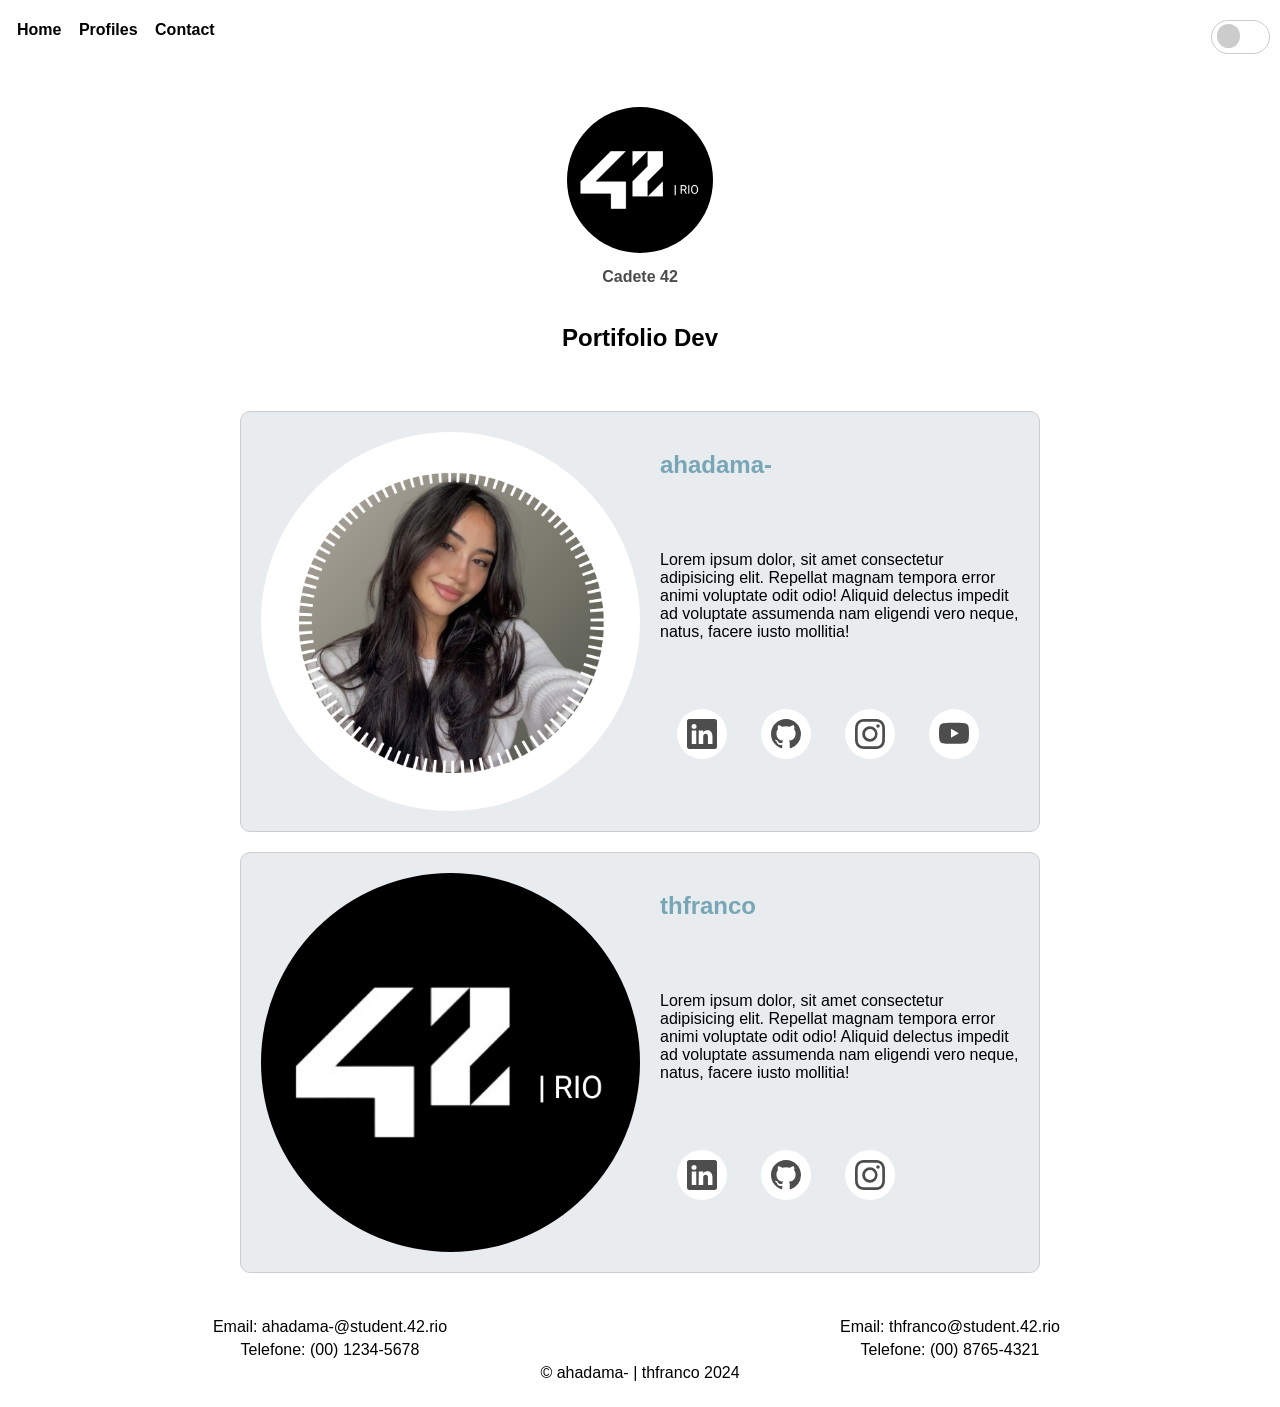
==== commit 147d0da5: "add links" ====
--- a/extras/rush_piscineFront/index.html
+++ b/extras/rush_piscineFront/index.html
@@ -15,8 +15,8 @@
           <a id="underline"href="#home">Home</a>
           <button id="underline" onclick="drop_options()" id="dropdown-item">Profiles</button>
           <ul class="dropdown-content" id="id_dropdown-content">
-            <a href="#">ahadama-</a>
-            <a href="#">thfranco</a>
+            <a href="https://profile.intra.42.fr/users/ahadama-" target="_blank">ahadama-</a>
+            <a href="https://profile.intra.42.fr/users/thfranco" target="_blank">thfranco</a>
           </ul>
           <a id="underline" href="#contact">Contact</a>
         </div>
@@ -38,7 +38,7 @@
 
       <section>
         <div>
-          <div class="card">
+          <div class="card" id="card">
             <img src="./assets/profile-pic3.png" alt="" class="card-img">
             <div class="card-text">
               <h2>ahadama-</h2> </a>
@@ -49,7 +49,7 @@
                 <ul class="example-2">
                   <li class="icon-content">
                     <a
-                      href="https://linkedin.com/"
+                      href="https://www.linkedin.com/in/alanis-hadama/" target="_blank"
                       aria-label="LinkedIn"
                       data-social="linkedin"
                     >
@@ -71,7 +71,7 @@
                     </a>
                   </li>
                   <li class="icon-content">
-                    <a href="https://www.github.com/" aria-label="GitHub" data-social="github">
+                    <a href="https://github.com/hadamas" target="_blank" aria-label="GitHub" data-social="github">
                       <div class="filled"></div>
                       <svg
                         xmlns="http://www.w3.org/2000/svg"
@@ -147,7 +147,7 @@
                 <ul class="example-2">
                   <li class="icon-content">
                     <a
-                      href="https://linkedin.com/"
+                      href="https://www.linkedin.com/in/thaisfmeneses/" target="_blank"
                       aria-label="LinkedIn"
                       data-social="linkedin"
                     >
@@ -169,7 +169,7 @@
                     </a>
                   </li>
                   <li class="icon-content">
-                    <a href="https://www.github.com/" aria-label="GitHub" data-social="github">
+                    <a href="https://github.com/thaiismeneses" target="_blank" aria-label="GitHub" data-social="github">
                       <div class="filled"></div>
                       <svg
                         xmlns="http://www.w3.org/2000/svg"
@@ -210,25 +210,7 @@
                       </svg>
                     </a>
                   </li>
-                  <li class="icon-content">
-                    <a href="https://youtube.com/" aria-label="Youtube" data-social="youtube">
-                      <div class="filled"></div>
-                      <svg
-                        xmlns="http://www.w3.org/2000/svg"
-                        width="16"
-                        height="16"
-                        fill="currentColor"
-                        class="bi bi-youtube"
-                        viewBox="0 0 16 16"
-                        xml:space="preserve"
-                      >
-                        <path
-                          d="M8.051 1.999h.089c.822.003 4.987.033 6.11.335a2.01 2.01 0 0 1 1.415 1.42c.101.38.172.883.22 1.402l.01.104.022.26.008.104c.065.914.073 1.77.074 1.957v.075c-.001.194-.01 1.108-.082 2.06l-.008.105-.009.104c-.05.572-.124 1.14-.235 1.558a2.01 2.01 0 0 1-1.415 1.42c-1.16.312-5.569.334-6.18.335h-.142c-.309 0-1.587-.006-2.927-.052l-.17-.006-.087-.004-.171-.007-.171-.007c-1.11-.049-2.167-.128-2.654-.26a2.01 2.01 0 0 1-1.415-1.419c-.111-.417-.185-.986-.235-1.558L.09 9.82l-.008-.104A31 31 0 0 1 0 7.68v-.123c.002-.215.01-.958.064-1.778l.007-.103.003-.052.008-.104.022-.26.01-.104c.048-.519.119-1.023.22-1.402a2.01 2.01 0 0 1 1.415-1.42c.487-.13 1.544-.21 2.654-.26l.17-.007.172-.006.086-.003.171-.007A100 100 0 0 1 7.858 2zM6.4 5.209v4.818l4.157-2.408z"
-                          fill="currentColor"
-                        ></path>
-                      </svg>
-                    </a>
-                  </li>
+                  
                 </ul>
                 
               </div>
@@ -242,11 +224,11 @@
 
     <footer>
       <div class="footer-left">
-          <p>Email: contato@exemplo.com</p>
+          <p>Email: ahadama-@student.42.rio</p>
           <p>Telefone: (00) 1234-5678</p>
       </div>
       <div class="footer-right">
-          <p>Email: suporte@exemplo.com</p>
+          <p>Email:  thfranco@student.42.rio</p>
           <p>Telefone: (00) 8765-4321</p>
       </div>
       <div class="footer-center">
--- a/extras/rush_piscineFront/style.css
+++ b/extras/rush_piscineFront/style.css
@@ -288,6 +288,7 @@
     max-height: 150px;
     min-height: 50px;
     border-radius: 100px;
+    border: 2px white solid;
 }
 
 .about-me p {
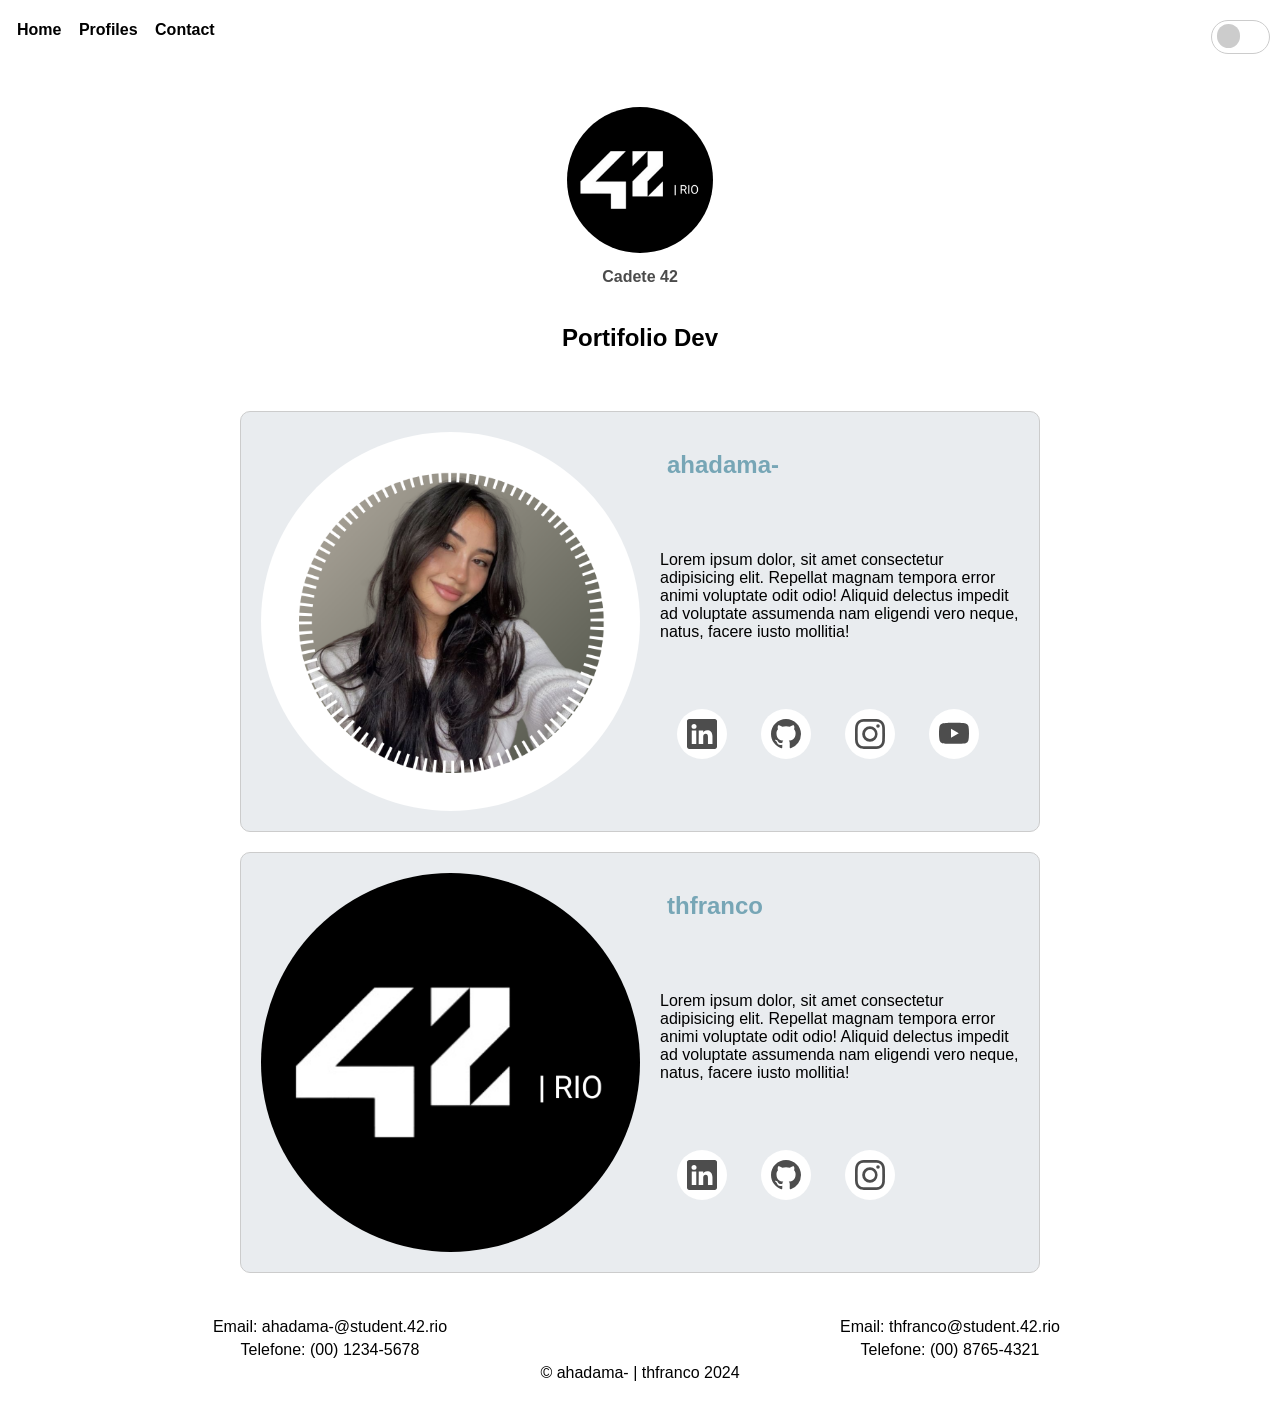
==== commit bee660e8: "final commit" ====
--- a/extras/rush_piscineFront/index.html
+++ b/extras/rush_piscineFront/index.html
@@ -15,10 +15,10 @@
           <a id="underline"href="#home">Home</a>
           <button id="underline" onclick="drop_options()" id="dropdown-item">Profiles</button>
           <ul class="dropdown-content" id="id_dropdown-content">
-            <a href="https://profile.intra.42.fr/users/ahadama-" target="_blank">ahadama-</a>
-            <a href="https://profile.intra.42.fr/users/thfranco" target="_blank">thfranco</a>
+            <a href="#card1">ahadama-</a>
+            <a href="#card2">thfranco</a>
           </ul>
-          <a id="underline" href="#contact">Contact</a>
+          <a id="underline" href="#foot">Contact</a>
         </div>
         <div class="nav-itens">
             <label class="switch">
@@ -38,10 +38,10 @@
 
       <section>
         <div>
-          <div class="card" id="card">
+          <div class="card" id="card1">
             <img src="./assets/profile-pic3.png" alt="" class="card-img">
             <div class="card-text">
-              <h2>ahadama-</h2> </a>
+              <a href="https://profile.intra.42.fr/users/ahadama-" target="_blank"><h2>ahadama-</h2></a>
               <p>
                 Lorem ipsum dolor, sit amet consectetur adipisicing elit. Repellat magnam tempora error animi voluptate odit odio! Aliquid delectus impedit ad voluptate assumenda nam eligendi vero neque, natus, facere iusto mollitia!
               </p>
@@ -136,10 +136,10 @@
               </div>
             </div>
           </div>
-          <div class="card">
+          <div class="card" id="card2">
             <img src="./assets/logo.png" alt="" class="card-img">
             <div class="card-text">
-              <h2>thfranco</h2> 
+              <a href="https://profile.intra.42.fr/users/thfranco" target="_blank"><h2>thfranco</h2></a> 
               <p>
                 Lorem ipsum dolor, sit amet consectetur adipisicing elit. Repellat magnam tempora error animi voluptate odit odio! Aliquid delectus impedit ad voluptate assumenda nam eligendi vero neque, natus, facere iusto mollitia!
               </p>
@@ -222,7 +222,7 @@
 
     </main>
 
-    <footer>
+    <footer id="foot">
       <div class="footer-left">
           <p>Email: ahadama-@student.42.rio</p>
           <p>Telefone: (00) 1234-5678</p>
--- a/extras/rush_piscineFront/style.css
+++ b/extras/rush_piscineFront/style.css
@@ -2,13 +2,16 @@
     box-sizing: border-box;
 }
 
+
 body {
     display: flexbox;
     justify-content: center;
     align-items: center;
     font-family: Helvetica, Sans-Serif;
-    overflow: auto;
+    overflow:scroll;
     margin: 0 auto;
+    max-width: 100%;
+    min-width: fit-content;
 }
 
 
@@ -182,8 +185,7 @@
 
   /* ----------- LIGHT/ DARK MODE BUTTON ------------------*/
 
-  input {
-  }
+
 /* The switch - the box around the slider */
 .switch {
     font-size: 17px;
